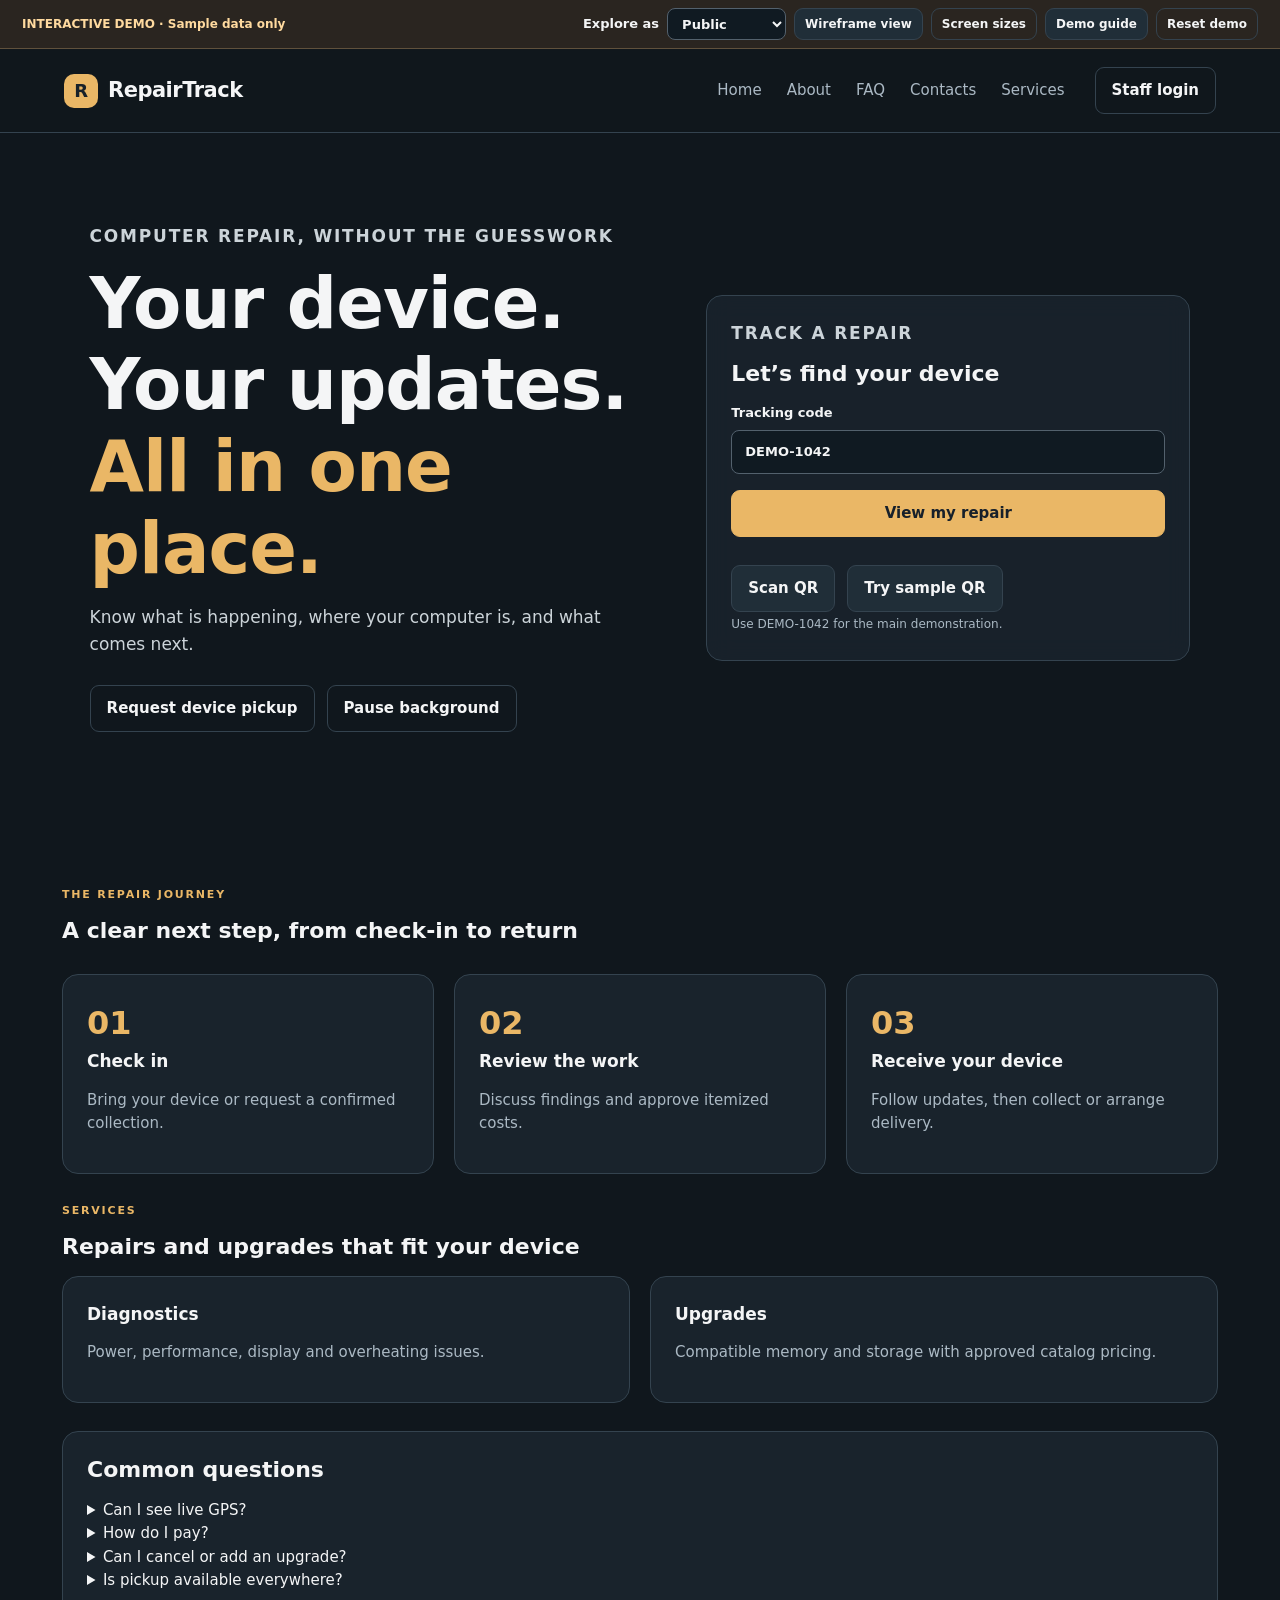
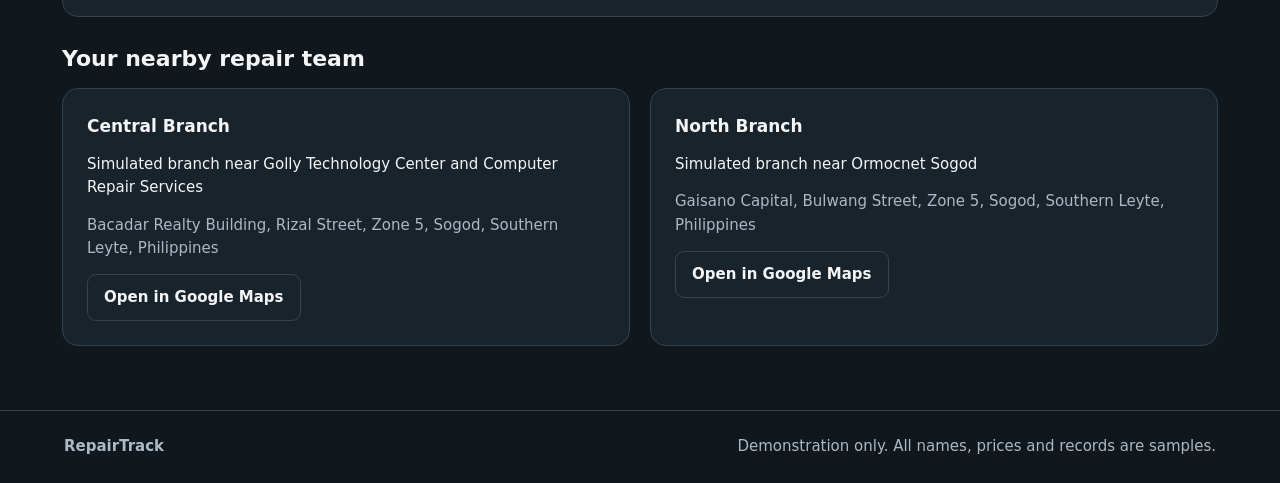
==== demo-prototype/index.html @ 10a5f7a7 "Show Sogod shop locations in the demo" ====
<!doctype html><html lang="en"><head><meta charset="utf-8"><meta name="viewport" content="width=device-width,initial-scale=1"><meta name="description" content="RepairTrack interactive demonstration for computer repair tracking and branch operations."><title>RepairTrack Demo</title><link rel="stylesheet" href="styles.css"></head><body><a class="skip" href="#content">Skip to content</a><div id="demo-bar"></div><div id="app"></div><dialog id="modal"><div id="modal-content"></div></dialog><div id="toast" role="status" hidden></div><script src="vendor/qrcode.js"></script><script src="data.js"></script><script src="branch-maps.js"></script><script src="app.js"></script></body></html>
---- demo-prototype/styles.css ----
/* Design tokens: change the visual direction here without editing workflow code. */
:root {
    --bg: #10171d;
    --panel: #19232c;
    --raised: #202e38;
    --text: #f4f5f6;
    --muted: #abb9c4;
    --line: #34434f;
    --accent: #eab766;
    --ink: #17202a;
    --good: #91d3ac;
    --bad: #ffb2a5;
    --radius: 16px;
    --sidebar: 230px;
}
* {
    box-sizing: border-box;
}
html {
    scroll-behavior: smooth;
}
body {
    margin: 0;
    background: var(--bg);
    color: var(--text);
    font:
        15px/1.55 system-ui,
        -apple-system,
        Segoe UI,
        sans-serif;
}
button,
input,
textarea,
select {
    font: inherit;
}
button,
a,
input,
select,
textarea {
    touch-action: manipulation;
}
button,
.button {
    border: 1px solid var(--line);
    border-radius: 9px;
    background: var(--raised);
    color: var(--text);
    padding: 11px 16px;
    min-height: 44px;
    cursor: pointer;
    text-decoration: none;
    display: inline-flex;
    align-items: center;
    justify-content: center;
    gap: 8px;
    font-weight: 600;
}
button:hover,
.button:hover {
    border-color: var(--accent);
    background: #2d3b45;
}
button:disabled {
    opacity: 0.45;
    cursor: not-allowed;
}
.primary {
    background: var(--accent);
    border-color: var(--accent);
    color: var(--ink);
}
.primary:hover {
    background: #ffd494;
    color: var(--ink);
}
.quiet {
    background: transparent;
}
.danger {
    color: var(--bad);
}
a {
    color: var(--accent);
}
:focus-visible {
    outline: 3px solid var(--accent);
    outline-offset: 3px;
}
[hidden] {
    display: none !important;
}
h1,
h2,
h3,
p {
    margin: 0 0 14px;
}
h1 {
    font-size: clamp(28px, 3.2vw, 44px);
    line-height: 1.16;
    letter-spacing: -1px;
}
h2 {
    font-size: 22px;
    line-height: 1.3;
}
h3 {
    font-size: 17px;
}
small,
.muted {
    color: var(--muted);
}
small {
    font-size: 12px;
}
.eyebrow {
    font-size: 11px;
    font-weight: 750;
    letter-spacing: 1.8px;
    text-transform: uppercase;
    color: var(--accent);
}
.skip {
    position: fixed;
    top: -60px;
    z-index: 100;
    background: var(--bg);
    padding: 12px;
}
.skip:focus {
    top: 0;
}
#demo-bar {
    position: relative;
    z-index: 10;
    background: #2a2520;
    border-bottom: 1px solid #60513c;
    padding: 8px 22px;
    display: flex;
    align-items: center;
    justify-content: space-between;
    gap: 12px;
    font-size: 12px;
}
.demo-label {
    color: #ffda9f;
    white-space: nowrap;
}
.demo-tools {
    display: flex;
    gap: 8px;
    align-items: center;
    flex-wrap: wrap;
}
.demo-tools button {
    min-height: 32px;
    padding: 5px 10px;
    font-size: 12px;
}
.demo-tools label {
    display: flex;
    gap: 8px;
    align-items: center;
}
.demo-tools select {
    width: auto;
    min-height: 32px;
    padding: 4px 10px;
}
.brand {
    font-weight: 800;
    letter-spacing: -0.5px;
    font-size: 21px;
    color: var(--text);
    display: flex;
    align-items: center;
    gap: 10px;
    text-decoration: none;
}
.brand-mark {
    display: grid;
    place-items: center;
    width: 34px;
    height: 34px;
    border-radius: 10px;
    background: var(--accent);
    color: #182129;
    font-size: 18px;
}
.public-nav {
    padding: 18px 5%;
    display: flex;
    align-items: center;
    gap: 30px;
    background: #10171df5;
    border-bottom: 1px solid var(--line);
}
.public-nav .brand {
    margin-right: auto;
}
.public-nav nav {
    display: flex;
    gap: 25px;
}
.public-nav nav a {
    text-decoration: none;
    color: var(--muted);
}
.public-nav nav a:hover {
    color: var(--accent);
}
.mobile-nav {
    display: none;
}
.hero {
    position: relative;
    isolation: isolate;
    min-height: 620px;
    padding: 90px 7%;
    display: grid;
    grid-template-columns: 1.15fr 1fr;
    gap: 60px;
    align-items: center;
    overflow: hidden;
}
.hero video {
    position: absolute;
    inset: 0;
    width: 100%;
    height: 100%;
    object-fit: cover;
    z-index: -3;
}
.hero:after {
    content: '';
    position: absolute;
    inset: 0;
    background: linear-gradient(90deg, #10171df5, #10171dc9);
    z-index: -2;
}
.hero h1 {
    font-size: clamp(40px, 5.5vw, 72px);
    max-width: 640px;
}
.hero p {
    font-size: 17px;
    max-width: 530px;
    color: #ccd4d9;
}
.hero .card {
    background: #19232cef;
    backdrop-filter: blur(12px);
}
.hero-accent {
    color: var(--accent);
}
.container {
    max-width: 1220px;
    margin: auto;
    padding: 64px 32px;
}
.section {
    margin-top: 28px;
}
.grid {
    display: grid;
    grid-template-columns: repeat(2, minmax(0, 1fr));
    gap: 20px;
}
.grid.three {
    grid-template-columns: repeat(3, minmax(0, 1fr));
}
.grid.four {
    grid-template-columns: repeat(4, minmax(0, 1fr));
}
.card {
    background: var(--panel);
    border: 1px solid var(--line);
    border-radius: var(--radius);
    padding: 24px;
    min-width: 0;
}
.metric {
    font-size: 34px;
    font-weight: 750;
    margin: 5px 0;
}
.row {
    display: flex;
    align-items: center;
    gap: 12px;
    flex-wrap: wrap;
}
.between {
    justify-content: space-between;
}
.row > * {
    min-width: 0;
}
.stack {
    display: grid;
    gap: 16px;
}
.wide {
    grid-column: 1/-1;
}
.narrow {
    max-width: 780px;
    margin: auto;
}
.pill {
    display: inline-block;
    padding: 4px 10px;
    border: 1px solid #596a78;
    border-radius: 30px;
    font-size: 12px;
    color: #d9e3eb;
    background: #23313b;
    white-space: nowrap;
}
.pill.good {
    background: #1c3b30;
    color: #b2eccb;
    border-color: #426d58;
}
.pill.warn {
    background: #443624;
    color: #f4cf92;
    border-color: #7a633a;
}
.pill.purple {
    background: #342b48;
    color: #ddd0f7;
}
.shell {
    height: calc(100dvh - 51px);
    display: grid;
    grid-template-columns: var(--sidebar) minmax(0, 1fr);
}
.sidebar {
    padding: 26px 16px;
    background: #131c23;
    border-right: 1px solid var(--line);
    overflow-y: auto;
    display: flex;
    flex-direction: column;
    gap: 22px;
}
.sidebar .brand {
    padding: 0 8px;
}
.side-nav {
    display: grid;
    gap: 4px;
}
.side-nav a {
    display: flex;
    align-items: center;
    gap: 13px;
    padding: 12px 14px;
    border-radius: 9px;
    color: var(--muted);
    text-decoration: none;
}
.side-nav a:hover {
    background: var(--raised);
    color: var(--text);
}
.side-nav a.active {
    background: #3d3325;
    color: #f6d6a1;
    border-left: 3px solid var(--accent);
}
.side-icon {
    font-size: 15px;
    width: 20px;
}
.sidebar-footer {
    margin-top: auto;
    padding: 16px 8px;
    border-top: 1px solid var(--line);
}
.workspace {
    overflow: auto;
    min-width: 0;
    scroll-behavior: smooth;
}
.topbar {
    position: sticky;
    top: 0;
    z-index: 4;
    display: flex;
    justify-content: space-between;
    align-items: center;
    gap: 20px;
    padding: 18px 32px;
    background: #10171df5;
    border-bottom: 1px solid var(--line);
    backdrop-filter: blur(12px);
}
.topbar select {
    width: auto;
}
.content {
    padding: 32px;
    max-width: 1480px;
    margin: auto;
    animation: enter 0.16s ease;
}
.page-heading {
    margin-bottom: 28px;
    display: flex;
    align-items: flex-start;
    justify-content: space-between;
    gap: 20px;
}
.page-heading p {
    color: var(--muted);
    max-width: 700px;
}
.tabs {
    display: flex;
    gap: 8px;
    overflow-x: auto;
    padding-bottom: 10px;
    margin-bottom: 18px;
}
.tabs a {
    padding: 9px 16px;
    white-space: nowrap;
    text-decoration: none;
    color: var(--muted);
    border-bottom: 2px solid transparent;
}
.tabs a.active {
    color: var(--accent);
    border-color: var(--accent);
}
label {
    display: grid;
    gap: 7px;
    font-size: 13px;
    font-weight: 650;
}
input,
textarea,
select {
    width: 100%;
    min-height: 44px;
    background: #101a22;
    border: 1px solid #53616d;
    border-radius: 8px;
    padding: 11px 13px;
    color: var(--text);
}
input[type='checkbox'] {
    width: 20px;
    min-height: 20px;
    height: 20px;
    accent-color: var(--accent);
}
textarea {
    resize: vertical;
    min-height: 95px;
}
input::placeholder,
textarea::placeholder {
    color: #91a0ac;
}
fieldset {
    border: 0;
    padding: 0;
    margin: 0;
    min-width: 0;
}
.form-grid {
    display: grid;
    grid-template-columns: 1fr 1fr;
    gap: 20px;
}
.check {
    display: flex;
    align-items: center;
    gap: 12px;
}
.help {
    font-size: 12px;
    font-weight: 400;
    color: var(--muted);
}
.actions {
    display: flex;
    justify-content: flex-end;
    gap: 12px;
    flex-wrap: wrap;
    margin-top: 24px;
}
.stepper {
    display: flex;
    gap: 12px;
    list-style: none;
    padding: 0;
    margin: 0 0 25px;
}
.stepper li {
    flex: 1;
    padding: 12px 0;
    border-bottom: 3px solid var(--line);
    color: var(--muted);
}
.stepper li.active {
    color: var(--accent);
    border-color: var(--accent);
}
.summary {
    display: grid;
    grid-template-columns: 1fr 1fr;
    gap: 18px;
    margin: 0;
}
.summary dt {
    font-size: 12px;
    color: var(--muted);
}
.summary dd {
    margin: 5px 0 0;
    overflow-wrap: anywhere;
}
.list {
    display: grid;
    gap: 12px;
}
.list-item {
    display: flex;
    align-items: center;
    justify-content: space-between;
    gap: 16px;
    padding: 18px;
    border: 1px solid var(--line);
    border-radius: 12px;
    background: #16212a;
}
.list-item h3,
.list-item p {
    margin: 0 0 5px;
}
.list-item p {
    font-size: 13px;
    color: var(--muted);
}
.timeline {
    margin: 0;
    padding: 0 0 0 24px;
    list-style: none;
    border-left: 2px solid #4c5c68;
}
.timeline li {
    position: relative;
    padding: 0 0 24px;
}
.timeline li:before {
    content: '';
    position: absolute;
    width: 9px;
    height: 9px;
    border-radius: 50%;
    background: var(--accent);
    left: -29px;
    top: 7px;
}
.timeline p {
    margin: 4px 0;
}
.notice {
    padding: 14px 18px;
    border: 1px solid #79613d;
    border-radius: 10px;
    color: #f2d5a7;
    background: #332c22;
    font-size: 13px;
    margin-bottom: 18px;
}
.empty {
    padding: 40px 20px;
    text-align: center;
    color: var(--muted);
    border: 1px dashed var(--line);
    border-radius: 12px;
}
.progress {
    height: 6px;
    border-radius: 4px;
    background: #34414b;
    margin-top: 10px;
    overflow: hidden;
}
.progress > span {
    display: block;
    background: var(--accent);
    height: 100%;
}
.table-wrap {
    overflow: auto;
}
table {
    border-collapse: collapse;
    width: 100%;
    font-size: 13px;
}
th,
td {
    text-align: left;
    padding: 14px 10px;
    border-bottom: 1px solid var(--line);
}
th {
    color: var(--muted);
    font-weight: 500;
}
.chat {
    display: grid;
    gap: 12px;
    max-height: 410px;
    overflow: auto;
    margin-bottom: 20px;
}
.bubble {
    padding: 14px 18px;
    border: 1px solid var(--line);
    border-radius: 12px;
    max-width: 85%;
    background: #1b2933;
}
.bubble.customer {
    margin-left: auto;
    background: #3a3124;
    border-color: #6e5737;
}
.bubble p {
    margin: 4px 0 0;
    white-space: pre-wrap;
    overflow-wrap: anywhere;
}
.amount {
    font-size: 30px;
    color: var(--accent);
    font-weight: 750;
}
.location-map {
    min-height: 210px;
    background: repeating-linear-gradient(30deg, #202e38, #202e38 50px, #263640 51px, #263640 54px);
    display: grid;
    place-items: center;
    border-radius: 12px;
    padding: 22px;
    text-align: center;
}
.location-map strong {
    background: var(--bg);
    padding: 15px;
    border-radius: 12px;
}
.bars {
    display: grid;
    gap: 16px;
}
.bar-row {
    display: grid;
    grid-template-columns: 140px 1fr 35px;
    align-items: center;
    gap: 16px;
}
.bar {
    background: var(--accent);
    height: 14px;
    border-radius: 4px;
}
.dialog-header {
    display: flex;
    justify-content: space-between;
    align-items: center;
    gap: 20px;
    margin-bottom: 24px;
}
dialog {
    background: var(--panel);
    color: var(--text);
    border: 1px solid var(--line);
    border-radius: 18px;
    padding: 28px;
    max-width: 660px;
    width: calc(100% - 32px);
    max-height: 88dvh;
    overflow: auto;
}
dialog::backdrop {
    background: #050b12bb;
    backdrop-filter: blur(4px);
}
#toast {
    position: fixed;
    bottom: 22px;
    left: 50%;
    transform: translateX(-50%);
    padding: 14px 24px;
    background: #f0d09b;
    color: #16212a;
    border-radius: 10px;
    max-width: min(620px, 90vw);
    z-index: 30;
    box-shadow: 0 8px 35px #0008;
}
.qr {
    background: white;
    padding: 15px;
    display: inline-block;
    border-radius: 10px;
}
.qr img {
    width: 180px;
    height: 180px;
}
.qr td {
    padding: 0;
    border: 0;
}
.footer {
    border-top: 1px solid var(--line);
    padding: 24px 5%;
    color: var(--muted);
    display: flex;
    justify-content: space-between;
    gap: 20px;
}
.kicker-number {
    font-size: 32px;
    color: var(--accent);
    font-weight: 700;
}
.wireframe {
    --bg: #f3f4f4;
    --panel: #fff;
    --raised: #e9edef;
    --text: #20303b;
    --muted: #53636e;
    --line: #a9b4ba;
    --accent: #455b6b;
    --ink: #fff;
    filter: grayscale(1);
}
.wireframe .hero video {
    visibility: hidden;
}
.wireframe .hero:after {
    background: #e2e7e9;
}
.wireframe .hero p {
    color: #43515a;
}
.wireframe .card,
.wireframe .hero .card,
.wireframe .sidebar,
.wireframe .topbar,
.wireframe input,
.wireframe textarea,
.wireframe select,
.wireframe .list-item,
.wireframe .bubble {
    background: var(--panel);
    color: var(--text);
}
.wireframe .public-nav {
    background: white;
}
.wireframe .sidebar a.active {
    background: #e2e7e9;
    color: #23333e;
}
.wireframe .notice {
    background: #e6e9eb;
    color: #25333d;
}
.wireframe .hero-accent {
    color: #455b6b;
}
.wireframe .pill {
    color: #25333d;
    background: #e8edef;
}
.wireframe .primary {
    color: white;
}
.wireframe #demo-bar {
    background: #e8ebed;
    color: #20303b;
}
.wireframe .demo-label {
    color: #20303b;
}
.wireframe .location-map strong {
    background: #fff;
}
.wireframe .sidebar-footer {
    color: #20303b;
}
@keyframes enter {
    from {
        opacity: 0.4;
        transform: translateY(5px);
    }
    to {
        opacity: 1;
        transform: none;
    }
}
@media (max-width: 1050px) {
    :root {
        --sidebar: 190px;
    }
    .grid.four {
        grid-template-columns: 1fr 1fr;
    }
    .hero {
        gap: 28px;
        padding: 65px 5%;
    }
    .public-nav nav {
        gap: 13px;
    }
    .content {
        padding: 24px;
    }
    .topbar {
        padding: 16px 24px;
    }
}
@media (max-width: 760px) {
    #demo-bar {
        align-items: flex-start;
        padding: 10px 14px;
        flex-wrap: wrap;
    }
    .demo-tools {
        gap: 6px;
    }
    .public-nav {
        padding: 16px;
    }
    .public-nav nav {
        display: none;
    }
    .mobile-nav {
        display: block;
        padding: 12px 16px;
        border-bottom: 1px solid var(--line);
    }
    .mobile-nav nav {
        display: flex;
        gap: 12px;
        flex-wrap: wrap;
        padding-top: 12px;
    }
    .hero {
        grid-template-columns: 1fr;
        padding: 45px 20px;
        min-height: auto;
    }
    .hero h1 {
        font-size: 43px;
    }
    .container {
        padding: 42px 20px;
    }
    .grid,
    .grid.three,
    .grid.four,
    .form-grid {
        grid-template-columns: 1fr;
    }
    .shell {
        height: auto;
        display: block;
    }
    .sidebar {
        display: none;
    }
    .workspace {
        overflow: visible;
    }
    .topbar {
        position: relative;
        padding: 14px 18px;
        flex-wrap: wrap;
    }
    .topbar .row {
        width: 100%;
        justify-content: space-between;
    }
    .content {
        padding: 22px 16px;
    }
    .card {
        padding: 20px;
    }
    .page-heading {
        flex-direction: column;
    }
    .page-heading h1 {
        font-size: 30px;
    }
    .list-item {
        align-items: flex-start;
        flex-direction: column;
    }
    .list-item .row {
        width: 100%;
    }
    .stepper {
        font-size: 12px;
    }
    .summary {
        grid-template-columns: 1fr;
    }
    .actions button {
        flex: 1;
    }
    .footer {
        flex-direction: column;
    }
    .bar-row {
        grid-template-columns: 100px 1fr 25px;
        gap: 8px;
    }
    .bubble {
        max-width: 95%;
    }
    dialog {
        padding: 22px;
    }
    .hero .row button {
        flex: 1;
    }
    .wide {
        grid-column: auto;
    }
}
@media (prefers-reduced-motion: reduce) {
    html,
    .workspace {
        scroll-behavior: auto;
    }
    * {
        animation: none !important;
        transition: none !important;
    }
}
@media print {
    #demo-bar,
    .sidebar,
    .topbar,
    .mobile-nav,
    .actions,
    button {
        display: none !important;
    }
    body {
        background: white;
        color: black;
    }
    .shell {
        display: block;
        height: auto;
    }
    .workspace {
        overflow: visible;
    }
    .card {
        background: white;
        color: black;
        border-color: #ccc;
    }
    .muted,
    small {
        color: #555;
    }
}
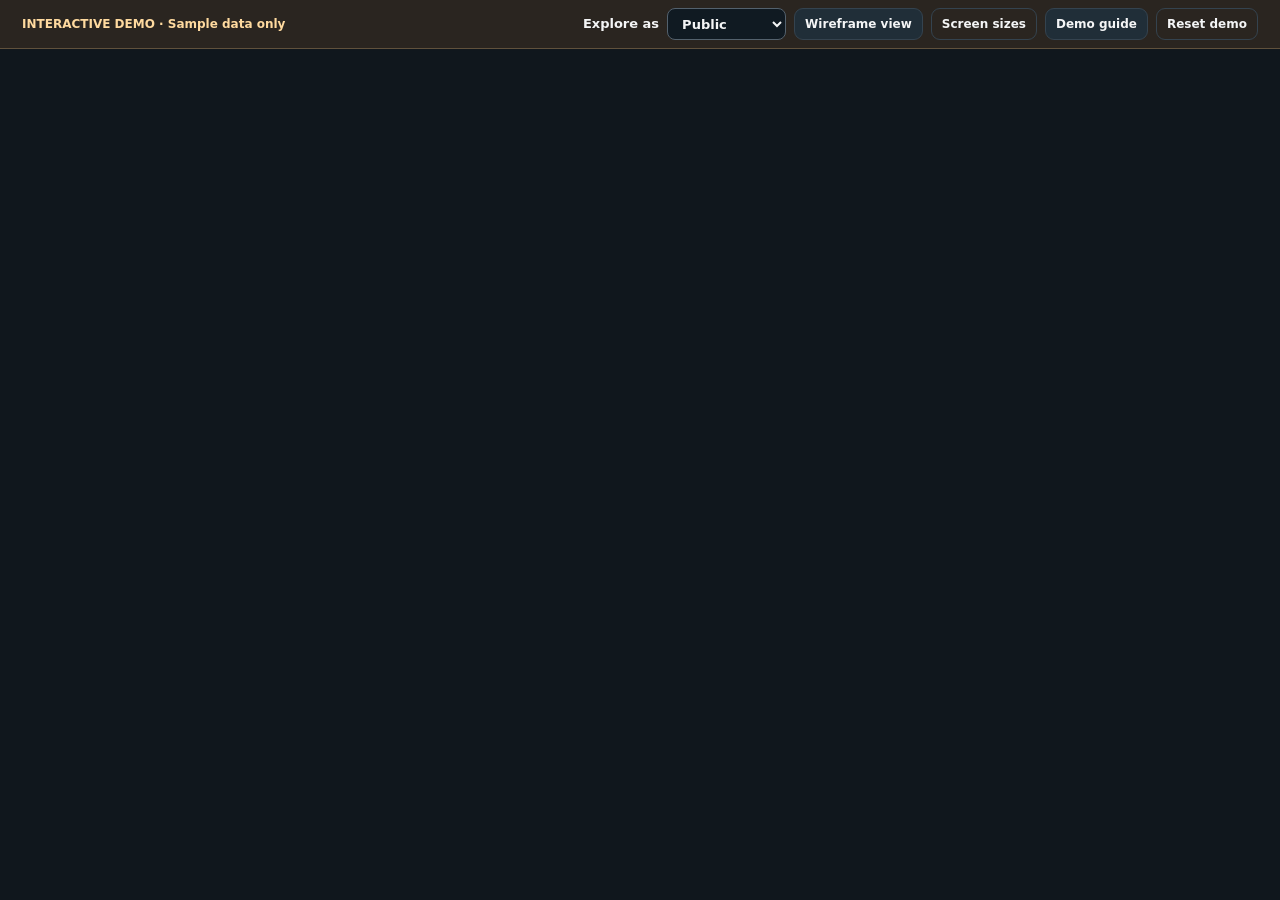
==== commit b65f968b: "Add Google Maps branch and custody tracking demo" ====
--- a/demo-prototype/index.html
+++ b/demo-prototype/index.html
@@ -1 +1,26 @@
-<!doctype html><html lang="en"><head><meta charset="utf-8"><meta name="viewport" content="width=device-width,initial-scale=1"><meta name="description" content="RepairTrack interactive demonstration for computer repair tracking and branch operations."><title>RepairTrack Demo</title><link rel="stylesheet" href="styles.css"></head><body><a class="skip" href="#content">Skip to content</a><div id="demo-bar"></div><div id="app"></div><dialog id="modal"><div id="modal-content"></div></dialog><div id="toast" role="status" hidden></div><script src="vendor/qrcode.js"></script><script src="data.js"></script><script src="branch-maps.js"></script><script src="app.js"></script></body></html>
+<!doctype html>
+<html lang="en">
+  <head>
+    <meta charset="utf-8" />
+    <meta name="viewport" content="width=device-width,initial-scale=1" />
+    <meta
+      name="description"
+      content="RepairTrack interactive demonstration for computer repair tracking and branch operations."
+    />
+    <title>RepairTrack Demo</title>
+    <link rel="stylesheet" href="styles.css" />
+  </head>
+  <body>
+    <a class="skip" href="#content">Skip to content</a>
+    <div id="demo-bar"></div>
+    <div id="app"></div>
+    <dialog id="modal"><div id="modal-content"></div></dialog>
+    <div id="toast" role="status" hidden></div>
+    <script src="vendor/qrcode.js"></script>
+    <script src="data.js"></script>
+    <script src="maps-config.js"></script>
+    <script src="branch-maps.js"></script>
+    <script src="ticket-alerts.js"></script>
+    <script src="app.js"></script>
+  </body>
+</html>
--- a/demo-prototype/styles.css
+++ b/demo-prototype/styles.css
@@ -1,765 +1,810 @@
 /* Design tokens: change the visual direction here without editing workflow code. */
 :root {
-    --bg: #10171d;
-    --panel: #19232c;
-    --raised: #202e38;
-    --text: #f4f5f6;
-    --muted: #abb9c4;
-    --line: #34434f;
-    --accent: #eab766;
-    --ink: #17202a;
-    --good: #91d3ac;
-    --bad: #ffb2a5;
-    --radius: 16px;
-    --sidebar: 230px;
+  --bg: #10171d;
+  --panel: #19232c;
+  --raised: #202e38;
+  --text: #f4f5f6;
+  --muted: #abb9c4;
+  --line: #34434f;
+  --accent: #eab766;
+  --ink: #17202a;
+  --good: #91d3ac;
+  --bad: #ffb2a5;
+  --radius: 16px;
+  --sidebar: 230px;
 }
 * {
-    box-sizing: border-box;
+  box-sizing: border-box;
 }
 html {
-    scroll-behavior: smooth;
+  scroll-behavior: smooth;
 }
 body {
-    margin: 0;
-    background: var(--bg);
-    color: var(--text);
-    font:
-        15px/1.55 system-ui,
-        -apple-system,
-        Segoe UI,
-        sans-serif;
+  margin: 0;
+  background: var(--bg);
+  color: var(--text);
+  font:
+    15px/1.55 system-ui,
+    -apple-system,
+    Segoe UI,
+    sans-serif;
 }
 button,
 input,
 textarea,
 select {
-    font: inherit;
+  font: inherit;
 }
 button,
 a,
 input,
 select,
 textarea {
-    touch-action: manipulation;
+  touch-action: manipulation;
 }
 button,
 .button {
-    border: 1px solid var(--line);
-    border-radius: 9px;
-    background: var(--raised);
-    color: var(--text);
-    padding: 11px 16px;
-    min-height: 44px;
-    cursor: pointer;
-    text-decoration: none;
-    display: inline-flex;
-    align-items: center;
-    justify-content: center;
-    gap: 8px;
-    font-weight: 600;
+  border: 1px solid var(--line);
+  border-radius: 9px;
+  background: var(--raised);
+  color: var(--text);
+  padding: 11px 16px;
+  min-height: 44px;
+  cursor: pointer;
+  text-decoration: none;
+  display: inline-flex;
+  align-items: center;
+  justify-content: center;
+  gap: 8px;
+  font-weight: 600;
 }
 button:hover,
 .button:hover {
-    border-color: var(--accent);
-    background: #2d3b45;
+  border-color: var(--accent);
+  background: #2d3b45;
 }
 button:disabled {
-    opacity: 0.45;
-    cursor: not-allowed;
+  opacity: 0.45;
+  cursor: not-allowed;
 }
 .primary {
-    background: var(--accent);
-    border-color: var(--accent);
-    color: var(--ink);
+  background: var(--accent);
+  border-color: var(--accent);
+  color: var(--ink);
 }
 .primary:hover {
-    background: #ffd494;
-    color: var(--ink);
+  background: #ffd494;
+  color: var(--ink);
 }
 .quiet {
-    background: transparent;
+  background: transparent;
 }
 .danger {
-    color: var(--bad);
+  color: var(--bad);
 }
 a {
-    color: var(--accent);
+  color: var(--accent);
 }
 :focus-visible {
-    outline: 3px solid var(--accent);
-    outline-offset: 3px;
+  outline: 3px solid var(--accent);
+  outline-offset: 3px;
 }
 [hidden] {
-    display: none !important;
+  display: none !important;
 }
 h1,
 h2,
 h3,
 p {
-    margin: 0 0 14px;
+  margin: 0 0 14px;
 }
 h1 {
-    font-size: clamp(28px, 3.2vw, 44px);
-    line-height: 1.16;
-    letter-spacing: -1px;
+  font-size: clamp(28px, 3.2vw, 44px);
+  line-height: 1.16;
+  letter-spacing: -1px;
 }
 h2 {
-    font-size: 22px;
-    line-height: 1.3;
+  font-size: 22px;
+  line-height: 1.3;
 }
 h3 {
-    font-size: 17px;
+  font-size: 17px;
 }
 small,
 .muted {
-    color: var(--muted);
+  color: var(--muted);
 }
 small {
-    font-size: 12px;
+  font-size: 12px;
 }
 .eyebrow {
-    font-size: 11px;
-    font-weight: 750;
-    letter-spacing: 1.8px;
-    text-transform: uppercase;
-    color: var(--accent);
+  font-size: 11px;
+  font-weight: 750;
+  letter-spacing: 1.8px;
+  text-transform: uppercase;
+  color: var(--accent);
 }
 .skip {
-    position: fixed;
-    top: -60px;
-    z-index: 100;
-    background: var(--bg);
-    padding: 12px;
+  position: fixed;
+  top: -60px;
+  z-index: 100;
+  background: var(--bg);
+  padding: 12px;
 }
 .skip:focus {
-    top: 0;
+  top: 0;
 }
 #demo-bar {
-    position: relative;
-    z-index: 10;
-    background: #2a2520;
-    border-bottom: 1px solid #60513c;
-    padding: 8px 22px;
-    display: flex;
-    align-items: center;
-    justify-content: space-between;
-    gap: 12px;
-    font-size: 12px;
+  position: relative;
+  z-index: 10;
+  background: #2a2520;
+  border-bottom: 1px solid #60513c;
+  padding: 8px 22px;
+  display: flex;
+  align-items: center;
+  justify-content: space-between;
+  gap: 12px;
+  font-size: 12px;
 }
 .demo-label {
-    color: #ffda9f;
-    white-space: nowrap;
+  color: #ffda9f;
+  white-space: nowrap;
 }
 .demo-tools {
-    display: flex;
-    gap: 8px;
-    align-items: center;
-    flex-wrap: wrap;
+  display: flex;
+  gap: 8px;
+  align-items: center;
+  flex-wrap: wrap;
 }
 .demo-tools button {
-    min-height: 32px;
-    padding: 5px 10px;
-    font-size: 12px;
+  min-height: 32px;
+  padding: 5px 10px;
+  font-size: 12px;
 }
 .demo-tools label {
-    display: flex;
-    gap: 8px;
-    align-items: center;
+  display: flex;
+  gap: 8px;
+  align-items: center;
 }
 .demo-tools select {
-    width: auto;
-    min-height: 32px;
-    padding: 4px 10px;
+  width: auto;
+  min-height: 32px;
+  padding: 4px 10px;
 }
 .brand {
-    font-weight: 800;
-    letter-spacing: -0.5px;
-    font-size: 21px;
-    color: var(--text);
-    display: flex;
-    align-items: center;
-    gap: 10px;
-    text-decoration: none;
+  font-weight: 800;
+  letter-spacing: -0.5px;
+  font-size: 21px;
+  color: var(--text);
+  display: flex;
+  align-items: center;
+  gap: 10px;
+  text-decoration: none;
 }
 .brand-mark {
-    display: grid;
-    place-items: center;
-    width: 34px;
-    height: 34px;
-    border-radius: 10px;
-    background: var(--accent);
-    color: #182129;
-    font-size: 18px;
+  display: grid;
+  place-items: center;
+  width: 34px;
+  height: 34px;
+  border-radius: 10px;
+  background: var(--accent);
+  color: #182129;
+  font-size: 18px;
 }
 .public-nav {
-    padding: 18px 5%;
-    display: flex;
-    align-items: center;
-    gap: 30px;
-    background: #10171df5;
-    border-bottom: 1px solid var(--line);
+  padding: 18px 5%;
+  display: flex;
+  align-items: center;
+  gap: 30px;
+  background: #10171df5;
+  border-bottom: 1px solid var(--line);
 }
 .public-nav .brand {
-    margin-right: auto;
+  margin-right: auto;
 }
 .public-nav nav {
-    display: flex;
-    gap: 25px;
+  display: flex;
+  gap: 25px;
 }
 .public-nav nav a {
-    text-decoration: none;
-    color: var(--muted);
+  text-decoration: none;
+  color: var(--muted);
 }
 .public-nav nav a:hover {
-    color: var(--accent);
+  color: var(--accent);
 }
 .mobile-nav {
-    display: none;
+  display: none;
 }
 .hero {
-    position: relative;
-    isolation: isolate;
-    min-height: 620px;
-    padding: 90px 7%;
-    display: grid;
-    grid-template-columns: 1.15fr 1fr;
-    gap: 60px;
-    align-items: center;
-    overflow: hidden;
+  position: relative;
+  isolation: isolate;
+  min-height: 620px;
+  padding: 90px 7%;
+  display: grid;
+  grid-template-columns: 1.15fr 1fr;
+  gap: 60px;
+  align-items: center;
+  overflow: hidden;
 }
 .hero video {
-    position: absolute;
-    inset: 0;
-    width: 100%;
-    height: 100%;
-    object-fit: cover;
-    z-index: -3;
+  position: absolute;
+  inset: 0;
+  width: 100%;
+  height: 100%;
+  object-fit: cover;
+  z-index: -3;
 }
 .hero:after {
-    content: '';
-    position: absolute;
-    inset: 0;
-    background: linear-gradient(90deg, #10171df5, #10171dc9);
-    z-index: -2;
+  content: '';
+  position: absolute;
+  inset: 0;
+  background: linear-gradient(90deg, #10171df5, #10171dc9);
+  z-index: -2;
 }
 .hero h1 {
-    font-size: clamp(40px, 5.5vw, 72px);
-    max-width: 640px;
+  font-size: clamp(40px, 5.5vw, 72px);
+  max-width: 640px;
 }
 .hero p {
-    font-size: 17px;
-    max-width: 530px;
-    color: #ccd4d9;
+  font-size: 17px;
+  max-width: 530px;
+  color: #ccd4d9;
 }
 .hero .card {
-    background: #19232cef;
-    backdrop-filter: blur(12px);
+  background: #19232cef;
+  backdrop-filter: blur(12px);
 }
 .hero-accent {
-    color: var(--accent);
+  color: var(--accent);
 }
 .container {
-    max-width: 1220px;
-    margin: auto;
-    padding: 64px 32px;
+  max-width: 1220px;
+  margin: auto;
+  padding: 64px 32px;
 }
 .section {
-    margin-top: 28px;
+  margin-top: 28px;
 }
 .grid {
-    display: grid;
-    grid-template-columns: repeat(2, minmax(0, 1fr));
-    gap: 20px;
+  display: grid;
+  grid-template-columns: repeat(2, minmax(0, 1fr));
+  gap: 20px;
 }
 .grid.three {
-    grid-template-columns: repeat(3, minmax(0, 1fr));
+  grid-template-columns: repeat(3, minmax(0, 1fr));
 }
 .grid.four {
-    grid-template-columns: repeat(4, minmax(0, 1fr));
+  grid-template-columns: repeat(4, minmax(0, 1fr));
 }
 .card {
-    background: var(--panel);
-    border: 1px solid var(--line);
-    border-radius: var(--radius);
-    padding: 24px;
-    min-width: 0;
+  background: var(--panel);
+  border: 1px solid var(--line);
+  border-radius: var(--radius);
+  padding: 24px;
+  min-width: 0;
+}
+.map-card {
+  display: grid;
+  gap: 12px;
+}
+.map-canvas {
+  width: 100%;
+  min-height: 320px;
+  border: 1px solid var(--line);
+  border-radius: 12px;
+  overflow: hidden;
+  background: #dce7e6;
+}
+.map-canvas.map-fallback {
+  display: grid;
+  place-items: center;
+  padding: 28px;
+  color: var(--muted);
+  text-align: center;
+}
+.map-status {
+  padding: 12px 14px;
+  border-left: 3px solid var(--accent);
+  background: #2a2520;
+  color: #f5dfbd;
+}
+.repairtrack-map-pin {
+  padding: 6px 10px;
+  border: 2px solid #fff;
+  border-radius: 20px;
+  background: #344b5a;
+  color: #fff;
+  font-size: 11px;
+  font-weight: 700;
+  box-shadow: 0 2px 8px #0007;
+  white-space: nowrap;
+}
+.repairtrack-map-pin.is-current {
+  background: #147c72;
+}
+.repairtrack-map-pin.is-destination {
+  background: #a76022;
+}
+.map-overview .map-canvas {
+  min-height: 420px;
 }
 .metric {
-    font-size: 34px;
-    font-weight: 750;
-    margin: 5px 0;
+  font-size: 34px;
+  font-weight: 750;
+  margin: 5px 0;
 }
 .row {
-    display: flex;
-    align-items: center;
-    gap: 12px;
-    flex-wrap: wrap;
+  display: flex;
+  align-items: center;
+  gap: 12px;
+  flex-wrap: wrap;
 }
 .between {
-    justify-content: space-between;
+  justify-content: space-between;
 }
 .row > * {
-    min-width: 0;
+  min-width: 0;
 }
 .stack {
-    display: grid;
-    gap: 16px;
+  display: grid;
+  gap: 16px;
 }
 .wide {
-    grid-column: 1/-1;
+  grid-column: 1/-1;
 }
 .narrow {
-    max-width: 780px;
-    margin: auto;
+  max-width: 780px;
+  margin: auto;
 }
 .pill {
-    display: inline-block;
-    padding: 4px 10px;
-    border: 1px solid #596a78;
-    border-radius: 30px;
-    font-size: 12px;
-    color: #d9e3eb;
-    background: #23313b;
-    white-space: nowrap;
+  display: inline-block;
+  padding: 4px 10px;
+  border: 1px solid #596a78;
+  border-radius: 30px;
+  font-size: 12px;
+  color: #d9e3eb;
+  background: #23313b;
+  white-space: nowrap;
 }
 .pill.good {
-    background: #1c3b30;
-    color: #b2eccb;
-    border-color: #426d58;
+  background: #1c3b30;
+  color: #b2eccb;
+  border-color: #426d58;
 }
 .pill.warn {
-    background: #443624;
-    color: #f4cf92;
-    border-color: #7a633a;
+  background: #443624;
+  color: #f4cf92;
+  border-color: #7a633a;
 }
 .pill.purple {
-    background: #342b48;
-    color: #ddd0f7;
+  background: #342b48;
+  color: #ddd0f7;
 }
 .shell {
-    height: calc(100dvh - 51px);
-    display: grid;
-    grid-template-columns: var(--sidebar) minmax(0, 1fr);
+  height: calc(100dvh - 51px);
+  display: grid;
+  grid-template-columns: var(--sidebar) minmax(0, 1fr);
 }
 .sidebar {
-    padding: 26px 16px;
-    background: #131c23;
-    border-right: 1px solid var(--line);
-    overflow-y: auto;
-    display: flex;
-    flex-direction: column;
-    gap: 22px;
+  padding: 26px 16px;
+  background: #131c23;
+  border-right: 1px solid var(--line);
+  overflow-y: auto;
+  display: flex;
+  flex-direction: column;
+  gap: 22px;
 }
 .sidebar .brand {
-    padding: 0 8px;
+  padding: 0 8px;
 }
 .side-nav {
-    display: grid;
-    gap: 4px;
+  display: grid;
+  gap: 4px;
 }
 .side-nav a {
-    display: flex;
-    align-items: center;
-    gap: 13px;
-    padding: 12px 14px;
-    border-radius: 9px;
-    color: var(--muted);
-    text-decoration: none;
+  display: flex;
+  align-items: center;
+  gap: 13px;
+  padding: 12px 14px;
+  border-radius: 9px;
+  color: var(--muted);
+  text-decoration: none;
 }
 .side-nav a:hover {
-    background: var(--raised);
-    color: var(--text);
+  background: var(--raised);
+  color: var(--text);
 }
 .side-nav a.active {
-    background: #3d3325;
-    color: #f6d6a1;
-    border-left: 3px solid var(--accent);
+  background: #3d3325;
+  color: #f6d6a1;
+  border-left: 3px solid var(--accent);
 }
 .side-icon {
-    font-size: 15px;
-    width: 20px;
+  font-size: 15px;
+  width: 20px;
 }
 .sidebar-footer {
-    margin-top: auto;
-    padding: 16px 8px;
-    border-top: 1px solid var(--line);
+  margin-top: auto;
+  padding: 16px 8px;
+  border-top: 1px solid var(--line);
 }
 .workspace {
-    overflow: auto;
-    min-width: 0;
-    scroll-behavior: smooth;
+  overflow: auto;
+  min-width: 0;
+  scroll-behavior: smooth;
 }
 .topbar {
-    position: sticky;
-    top: 0;
-    z-index: 4;
-    display: flex;
-    justify-content: space-between;
-    align-items: center;
-    gap: 20px;
-    padding: 18px 32px;
-    background: #10171df5;
-    border-bottom: 1px solid var(--line);
-    backdrop-filter: blur(12px);
+  position: sticky;
+  top: 0;
+  z-index: 4;
+  display: flex;
+  justify-content: space-between;
+  align-items: center;
+  gap: 20px;
+  padding: 18px 32px;
+  background: #10171df5;
+  border-bottom: 1px solid var(--line);
+  backdrop-filter: blur(12px);
 }
 .topbar select {
-    width: auto;
+  width: auto;
 }
 .content {
-    padding: 32px;
-    max-width: 1480px;
-    margin: auto;
-    animation: enter 0.16s ease;
+  padding: 32px;
+  max-width: 1480px;
+  margin: auto;
+  animation: enter 0.16s ease;
 }
 .page-heading {
-    margin-bottom: 28px;
-    display: flex;
-    align-items: flex-start;
-    justify-content: space-between;
-    gap: 20px;
+  margin-bottom: 28px;
+  display: flex;
+  align-items: flex-start;
+  justify-content: space-between;
+  gap: 20px;
 }
 .page-heading p {
-    color: var(--muted);
-    max-width: 700px;
+  color: var(--muted);
+  max-width: 700px;
 }
 .tabs {
-    display: flex;
-    gap: 8px;
-    overflow-x: auto;
-    padding-bottom: 10px;
-    margin-bottom: 18px;
+  display: flex;
+  gap: 8px;
+  overflow-x: auto;
+  padding-bottom: 10px;
+  margin-bottom: 18px;
 }
 .tabs a {
-    padding: 9px 16px;
-    white-space: nowrap;
-    text-decoration: none;
-    color: var(--muted);
-    border-bottom: 2px solid transparent;
+  padding: 9px 16px;
+  white-space: nowrap;
+  text-decoration: none;
+  color: var(--muted);
+  border-bottom: 2px solid transparent;
 }
 .tabs a.active {
-    color: var(--accent);
-    border-color: var(--accent);
+  color: var(--accent);
+  border-color: var(--accent);
 }
 label {
-    display: grid;
-    gap: 7px;
-    font-size: 13px;
-    font-weight: 650;
+  display: grid;
+  gap: 7px;
+  font-size: 13px;
+  font-weight: 650;
 }
 input,
 textarea,
 select {
-    width: 100%;
-    min-height: 44px;
-    background: #101a22;
-    border: 1px solid #53616d;
-    border-radius: 8px;
-    padding: 11px 13px;
-    color: var(--text);
+  width: 100%;
+  min-height: 44px;
+  background: #101a22;
+  border: 1px solid #53616d;
+  border-radius: 8px;
+  padding: 11px 13px;
+  color: var(--text);
 }
 input[type='checkbox'] {
-    width: 20px;
-    min-height: 20px;
-    height: 20px;
-    accent-color: var(--accent);
+  width: 20px;
+  min-height: 20px;
+  height: 20px;
+  accent-color: var(--accent);
 }
 textarea {
-    resize: vertical;
-    min-height: 95px;
+  resize: vertical;
+  min-height: 95px;
 }
 input::placeholder,
 textarea::placeholder {
-    color: #91a0ac;
+  color: #91a0ac;
 }
 fieldset {
-    border: 0;
-    padding: 0;
-    margin: 0;
-    min-width: 0;
+  border: 0;
+  padding: 0;
+  margin: 0;
+  min-width: 0;
 }
 .form-grid {
-    display: grid;
-    grid-template-columns: 1fr 1fr;
-    gap: 20px;
+  display: grid;
+  grid-template-columns: 1fr 1fr;
+  gap: 20px;
 }
 .check {
-    display: flex;
-    align-items: center;
-    gap: 12px;
+  display: flex;
+  align-items: center;
+  gap: 12px;
 }
 .help {
-    font-size: 12px;
-    font-weight: 400;
-    color: var(--muted);
+  font-size: 12px;
+  font-weight: 400;
+  color: var(--muted);
 }
 .actions {
-    display: flex;
-    justify-content: flex-end;
-    gap: 12px;
-    flex-wrap: wrap;
-    margin-top: 24px;
+  display: flex;
+  justify-content: flex-end;
+  gap: 12px;
+  flex-wrap: wrap;
+  margin-top: 24px;
 }
 .stepper {
-    display: flex;
-    gap: 12px;
-    list-style: none;
-    padding: 0;
-    margin: 0 0 25px;
+  display: flex;
+  gap: 12px;
+  list-style: none;
+  padding: 0;
+  margin: 0 0 25px;
 }
 .stepper li {
-    flex: 1;
-    padding: 12px 0;
-    border-bottom: 3px solid var(--line);
-    color: var(--muted);
+  flex: 1;
+  padding: 12px 0;
+  border-bottom: 3px solid var(--line);
+  color: var(--muted);
 }
 .stepper li.active {
-    color: var(--accent);
-    border-color: var(--accent);
+  color: var(--accent);
+  border-color: var(--accent);
 }
 .summary {
-    display: grid;
-    grid-template-columns: 1fr 1fr;
-    gap: 18px;
-    margin: 0;
+  display: grid;
+  grid-template-columns: 1fr 1fr;
+  gap: 18px;
+  margin: 0;
 }
 .summary dt {
-    font-size: 12px;
-    color: var(--muted);
+  font-size: 12px;
+  color: var(--muted);
 }
 .summary dd {
-    margin: 5px 0 0;
-    overflow-wrap: anywhere;
+  margin: 5px 0 0;
+  overflow-wrap: anywhere;
 }
 .list {
-    display: grid;
-    gap: 12px;
+  display: grid;
+  gap: 12px;
 }
 .list-item {
-    display: flex;
-    align-items: center;
-    justify-content: space-between;
-    gap: 16px;
-    padding: 18px;
-    border: 1px solid var(--line);
-    border-radius: 12px;
-    background: #16212a;
+  display: flex;
+  align-items: center;
+  justify-content: space-between;
+  gap: 16px;
+  padding: 18px;
+  border: 1px solid var(--line);
+  border-radius: 12px;
+  background: #16212a;
 }
 .list-item h3,
 .list-item p {
-    margin: 0 0 5px;
+  margin: 0 0 5px;
 }
 .list-item p {
-    font-size: 13px;
-    color: var(--muted);
+  font-size: 13px;
+  color: var(--muted);
 }
 .timeline {
-    margin: 0;
-    padding: 0 0 0 24px;
-    list-style: none;
-    border-left: 2px solid #4c5c68;
+  margin: 0;
+  padding: 0 0 0 24px;
+  list-style: none;
+  border-left: 2px solid #4c5c68;
 }
 .timeline li {
-    position: relative;
-    padding: 0 0 24px;
+  position: relative;
+  padding: 0 0 24px;
 }
 .timeline li:before {
-    content: '';
-    position: absolute;
-    width: 9px;
-    height: 9px;
-    border-radius: 50%;
-    background: var(--accent);
-    left: -29px;
-    top: 7px;
+  content: '';
+  position: absolute;
+  width: 9px;
+  height: 9px;
+  border-radius: 50%;
+  background: var(--accent);
+  left: -29px;
+  top: 7px;
 }
 .timeline p {
-    margin: 4px 0;
+  margin: 4px 0;
 }
 .notice {
-    padding: 14px 18px;
-    border: 1px solid #79613d;
-    border-radius: 10px;
-    color: #f2d5a7;
-    background: #332c22;
-    font-size: 13px;
-    margin-bottom: 18px;
+  padding: 14px 18px;
+  border: 1px solid #79613d;
+  border-radius: 10px;
+  color: #f2d5a7;
+  background: #332c22;
+  font-size: 13px;
+  margin-bottom: 18px;
 }
 .empty {
-    padding: 40px 20px;
-    text-align: center;
-    color: var(--muted);
-    border: 1px dashed var(--line);
-    border-radius: 12px;
+  padding: 40px 20px;
+  text-align: center;
+  color: var(--muted);
+  border: 1px dashed var(--line);
+  border-radius: 12px;
 }
 .progress {
-    height: 6px;
-    border-radius: 4px;
-    background: #34414b;
-    margin-top: 10px;
-    overflow: hidden;
+  height: 6px;
+  border-radius: 4px;
+  background: #34414b;
+  margin-top: 10px;
+  overflow: hidden;
 }
 .progress > span {
-    display: block;
-    background: var(--accent);
-    height: 100%;
+  display: block;
+  background: var(--accent);
+  height: 100%;
 }
 .table-wrap {
-    overflow: auto;
+  overflow: auto;
 }
 table {
-    border-collapse: collapse;
-    width: 100%;
-    font-size: 13px;
+  border-collapse: collapse;
+  width: 100%;
+  font-size: 13px;
 }
 th,
 td {
-    text-align: left;
-    padding: 14px 10px;
-    border-bottom: 1px solid var(--line);
+  text-align: left;
+  padding: 14px 10px;
+  border-bottom: 1px solid var(--line);
 }
 th {
-    color: var(--muted);
-    font-weight: 500;
+  color: var(--muted);
+  font-weight: 500;
 }
 .chat {
-    display: grid;
-    gap: 12px;
-    max-height: 410px;
-    overflow: auto;
-    margin-bottom: 20px;
+  display: grid;
+  gap: 12px;
+  max-height: 410px;
+  overflow: auto;
+  margin-bottom: 20px;
 }
 .bubble {
-    padding: 14px 18px;
-    border: 1px solid var(--line);
-    border-radius: 12px;
-    max-width: 85%;
-    background: #1b2933;
+  padding: 14px 18px;
+  border: 1px solid var(--line);
+  border-radius: 12px;
+  max-width: 85%;
+  background: #1b2933;
 }
 .bubble.customer {
-    margin-left: auto;
-    background: #3a3124;
-    border-color: #6e5737;
+  margin-left: auto;
+  background: #3a3124;
+  border-color: #6e5737;
 }
 .bubble p {
-    margin: 4px 0 0;
-    white-space: pre-wrap;
-    overflow-wrap: anywhere;
+  margin: 4px 0 0;
+  white-space: pre-wrap;
+  overflow-wrap: anywhere;
 }
 .amount {
-    font-size: 30px;
-    color: var(--accent);
-    font-weight: 750;
+  font-size: 30px;
+  color: var(--accent);
+  font-weight: 750;
 }
 .location-map {
-    min-height: 210px;
-    background: repeating-linear-gradient(30deg, #202e38, #202e38 50px, #263640 51px, #263640 54px);
-    display: grid;
-    place-items: center;
-    border-radius: 12px;
-    padding: 22px;
-    text-align: center;
+  min-height: 210px;
+  background: repeating-linear-gradient(30deg, #202e38, #202e38 50px, #263640 51px, #263640 54px);
+  display: grid;
+  place-items: center;
+  border-radius: 12px;
+  padding: 22px;
+  text-align: center;
 }
 .location-map strong {
-    background: var(--bg);
-    padding: 15px;
-    border-radius: 12px;
+  background: var(--bg);
+  padding: 15px;
+  border-radius: 12px;
 }
 .bars {
-    display: grid;
-    gap: 16px;
+  display: grid;
+  gap: 16px;
 }
 .bar-row {
-    display: grid;
-    grid-template-columns: 140px 1fr 35px;
-    align-items: center;
-    gap: 16px;
+  display: grid;
+  grid-template-columns: 140px 1fr 35px;
+  align-items: center;
+  gap: 16px;
 }
 .bar {
-    background: var(--accent);
-    height: 14px;
-    border-radius: 4px;
+  background: var(--accent);
+  height: 14px;
+  border-radius: 4px;
 }
 .dialog-header {
-    display: flex;
-    justify-content: space-between;
-    align-items: center;
-    gap: 20px;
-    margin-bottom: 24px;
+  display: flex;
+  justify-content: space-between;
+  align-items: center;
+  gap: 20px;
+  margin-bottom: 24px;
 }
 dialog {
-    background: var(--panel);
-    color: var(--text);
-    border: 1px solid var(--line);
-    border-radius: 18px;
-    padding: 28px;
-    max-width: 660px;
-    width: calc(100% - 32px);
-    max-height: 88dvh;
-    overflow: auto;
+  background: var(--panel);
+  color: var(--text);
+  border: 1px solid var(--line);
+  border-radius: 18px;
+  padding: 28px;
+  max-width: 660px;
+  width: calc(100% - 32px);
+  max-height: 88dvh;
+  overflow: auto;
 }
 dialog::backdrop {
-    background: #050b12bb;
-    backdrop-filter: blur(4px);
+  background: #050b12bb;
+  backdrop-filter: blur(4px);
 }
 #toast {
-    position: fixed;
-    bottom: 22px;
-    left: 50%;
-    transform: translateX(-50%);
-    padding: 14px 24px;
-    background: #f0d09b;
-    color: #16212a;
-    border-radius: 10px;
-    max-width: min(620px, 90vw);
-    z-index: 30;
-    box-shadow: 0 8px 35px #0008;
+  position: fixed;
+  bottom: 22px;
+  left: 50%;
+  transform: translateX(-50%);
+  padding: 14px 24px;
+  background: #f0d09b;
+  color: #16212a;
+  border-radius: 10px;
+  max-width: min(620px, 90vw);
+  z-index: 30;
+  box-shadow: 0 8px 35px #0008;
 }
 .qr {
-    background: white;
-    padding: 15px;
-    display: inline-block;
-    border-radius: 10px;
+  background: white;
+  padding: 15px;
+  display: inline-block;
+  border-radius: 10px;
 }
 .qr img {
-    width: 180px;
-    height: 180px;
+  width: 180px;
+  height: 180px;
 }
 .qr td {
-    padding: 0;
-    border: 0;
+  padding: 0;
+  border: 0;
 }
 .footer {
-    border-top: 1px solid var(--line);
-    padding: 24px 5%;
-    color: var(--muted);
-    display: flex;
-    justify-content: space-between;
-    gap: 20px;
+  border-top: 1px solid var(--line);
+  padding: 24px 5%;
+  color: var(--muted);
+  display: flex;
+  justify-content: space-between;
+  gap: 20px;
 }
 .kicker-number {
-    font-size: 32px;
-    color: var(--accent);
-    font-weight: 700;
+  font-size: 32px;
+  color: var(--accent);
+  font-weight: 700;
 }
 .wireframe {
-    --bg: #f3f4f4;
-    --panel: #fff;
-    --raised: #e9edef;
-    --text: #20303b;
-    --muted: #53636e;
-    --line: #a9b4ba;
-    --accent: #455b6b;
-    --ink: #fff;
-    filter: grayscale(1);
+  --bg: #f3f4f4;
+  --panel: #fff;
+  --raised: #e9edef;
+  --text: #20303b;
+  --muted: #53636e;
+  --line: #a9b4ba;
+  --accent: #455b6b;
+  --ink: #fff;
+  filter: grayscale(1);
 }
 .wireframe .hero video {
-    visibility: hidden;
+  visibility: hidden;
 }
 .wireframe .hero:after {
-    background: #e2e7e9;
+  background: #e2e7e9;
 }
 .wireframe .hero p {
-    color: #43515a;
+  color: #43515a;
 }
 .wireframe .card,
 .wireframe .hero .card,
@@ -770,221 +815,221 @@
 .wireframe select,
 .wireframe .list-item,
 .wireframe .bubble {
-    background: var(--panel);
-    color: var(--text);
+  background: var(--panel);
+  color: var(--text);
 }
 .wireframe .public-nav {
+  background: white;
+}
+.wireframe .sidebar a.active {
+  background: #e2e7e9;
+  color: #23333e;
+}
+.wireframe .notice {
+  background: #e6e9eb;
+  color: #25333d;
+}
+.wireframe .hero-accent {
+  color: #455b6b;
+}
+.wireframe .pill {
+  color: #25333d;
+  background: #e8edef;
+}
+.wireframe .primary {
+  color: white;
+}
+.wireframe #demo-bar {
+  background: #e8ebed;
+  color: #20303b;
+}
+.wireframe .demo-label {
+  color: #20303b;
+}
+.wireframe .location-map strong {
+  background: #fff;
+}
+.wireframe .sidebar-footer {
+  color: #20303b;
+}
+@keyframes enter {
+  from {
+    opacity: 0.4;
+    transform: translateY(5px);
+  }
+  to {
+    opacity: 1;
+    transform: none;
+  }
+}
+@media (max-width: 1050px) {
+  :root {
+    --sidebar: 190px;
+  }
+  .grid.four {
+    grid-template-columns: 1fr 1fr;
+  }
+  .hero {
+    gap: 28px;
+    padding: 65px 5%;
+  }
+  .public-nav nav {
+    gap: 13px;
+  }
+  .content {
+    padding: 24px;
+  }
+  .topbar {
+    padding: 16px 24px;
+  }
+}
+@media (max-width: 760px) {
+  #demo-bar {
+    align-items: flex-start;
+    padding: 10px 14px;
+    flex-wrap: wrap;
+  }
+  .demo-tools {
+    gap: 6px;
+  }
+  .public-nav {
+    padding: 16px;
+  }
+  .public-nav nav {
+    display: none;
+  }
+  .mobile-nav {
+    display: block;
+    padding: 12px 16px;
+    border-bottom: 1px solid var(--line);
+  }
+  .mobile-nav nav {
+    display: flex;
+    gap: 12px;
+    flex-wrap: wrap;
+    padding-top: 12px;
+  }
+  .hero {
+    grid-template-columns: 1fr;
+    padding: 45px 20px;
+    min-height: auto;
+  }
+  .hero h1 {
+    font-size: 43px;
+  }
+  .container {
+    padding: 42px 20px;
+  }
+  .grid,
+  .grid.three,
+  .grid.four,
+  .form-grid {
+    grid-template-columns: 1fr;
+  }
+  .shell {
+    height: auto;
+    display: block;
+  }
+  .sidebar {
+    display: none;
+  }
+  .workspace {
+    overflow: visible;
+  }
+  .topbar {
+    position: relative;
+    padding: 14px 18px;
+    flex-wrap: wrap;
+  }
+  .topbar .row {
+    width: 100%;
+    justify-content: space-between;
+  }
+  .content {
+    padding: 22px 16px;
+  }
+  .card {
+    padding: 20px;
+  }
+  .page-heading {
+    flex-direction: column;
+  }
+  .page-heading h1 {
+    font-size: 30px;
+  }
+  .list-item {
+    align-items: flex-start;
+    flex-direction: column;
+  }
+  .list-item .row {
+    width: 100%;
+  }
+  .stepper {
+    font-size: 12px;
+  }
+  .summary {
+    grid-template-columns: 1fr;
+  }
+  .actions button {
+    flex: 1;
+  }
+  .footer {
+    flex-direction: column;
+  }
+  .bar-row {
+    grid-template-columns: 100px 1fr 25px;
+    gap: 8px;
+  }
+  .bubble {
+    max-width: 95%;
+  }
+  dialog {
+    padding: 22px;
+  }
+  .hero .row button {
+    flex: 1;
+  }
+  .wide {
+    grid-column: auto;
+  }
+}
+@media (prefers-reduced-motion: reduce) {
+  html,
+  .workspace {
+    scroll-behavior: auto;
+  }
+  * {
+    animation: none !important;
+    transition: none !important;
+  }
+}
+@media print {
+  #demo-bar,
+  .sidebar,
+  .topbar,
+  .mobile-nav,
+  .actions,
+  button {
+    display: none !important;
+  }
+  body {
     background: white;
-}
-.wireframe .sidebar a.active {
-    background: #e2e7e9;
-    color: #23333e;
-}
-.wireframe .notice {
-    background: #e6e9eb;
-    color: #25333d;
-}
-.wireframe .hero-accent {
-    color: #455b6b;
-}
-.wireframe .pill {
-    color: #25333d;
-    background: #e8edef;
-}
-.wireframe .primary {
-    color: white;
-}
-.wireframe #demo-bar {
-    background: #e8ebed;
-    color: #20303b;
-}
-.wireframe .demo-label {
-    color: #20303b;
-}
-.wireframe .location-map strong {
-    background: #fff;
-}
-.wireframe .sidebar-footer {
-    color: #20303b;
-}
-@keyframes enter {
-    from {
-        opacity: 0.4;
-        transform: translateY(5px);
-    }
-    to {
-        opacity: 1;
-        transform: none;
-    }
-}
-@media (max-width: 1050px) {
-    :root {
-        --sidebar: 190px;
-    }
-    .grid.four {
-        grid-template-columns: 1fr 1fr;
-    }
-    .hero {
-        gap: 28px;
-        padding: 65px 5%;
-    }
-    .public-nav nav {
-        gap: 13px;
-    }
-    .content {
-        padding: 24px;
-    }
-    .topbar {
-        padding: 16px 24px;
-    }
-}
-@media (max-width: 760px) {
-    #demo-bar {
-        align-items: flex-start;
-        padding: 10px 14px;
-        flex-wrap: wrap;
-    }
-    .demo-tools {
-        gap: 6px;
-    }
-    .public-nav {
-        padding: 16px;
-    }
-    .public-nav nav {
-        display: none;
-    }
-    .mobile-nav {
-        display: block;
-        padding: 12px 16px;
-        border-bottom: 1px solid var(--line);
-    }
-    .mobile-nav nav {
-        display: flex;
-        gap: 12px;
-        flex-wrap: wrap;
-        padding-top: 12px;
-    }
-    .hero {
-        grid-template-columns: 1fr;
-        padding: 45px 20px;
-        min-height: auto;
-    }
-    .hero h1 {
-        font-size: 43px;
-    }
-    .container {
-        padding: 42px 20px;
-    }
-    .grid,
-    .grid.three,
-    .grid.four,
-    .form-grid {
-        grid-template-columns: 1fr;
-    }
-    .shell {
-        height: auto;
-        display: block;
-    }
-    .sidebar {
-        display: none;
-    }
-    .workspace {
-        overflow: visible;
-    }
-    .topbar {
-        position: relative;
-        padding: 14px 18px;
-        flex-wrap: wrap;
-    }
-    .topbar .row {
-        width: 100%;
-        justify-content: space-between;
-    }
-    .content {
-        padding: 22px 16px;
-    }
-    .card {
-        padding: 20px;
-    }
-    .page-heading {
-        flex-direction: column;
-    }
-    .page-heading h1 {
-        font-size: 30px;
-    }
-    .list-item {
-        align-items: flex-start;
-        flex-direction: column;
-    }
-    .list-item .row {
-        width: 100%;
-    }
-    .stepper {
-        font-size: 12px;
-    }
-    .summary {
-        grid-template-columns: 1fr;
-    }
-    .actions button {
-        flex: 1;
-    }
-    .footer {
-        flex-direction: column;
-    }
-    .bar-row {
-        grid-template-columns: 100px 1fr 25px;
-        gap: 8px;
-    }
-    .bubble {
-        max-width: 95%;
-    }
-    dialog {
-        padding: 22px;
-    }
-    .hero .row button {
-        flex: 1;
-    }
-    .wide {
-        grid-column: auto;
-    }
-}
-@media (prefers-reduced-motion: reduce) {
-    html,
-    .workspace {
-        scroll-behavior: auto;
-    }
-    * {
-        animation: none !important;
-        transition: none !important;
-    }
-}
-@media print {
-    #demo-bar,
-    .sidebar,
-    .topbar,
-    .mobile-nav,
-    .actions,
-    button {
-        display: none !important;
-    }
-    body {
-        background: white;
-        color: black;
-    }
-    .shell {
-        display: block;
-        height: auto;
-    }
-    .workspace {
-        overflow: visible;
-    }
-    .card {
-        background: white;
-        color: black;
-        border-color: #ccc;
-    }
-    .muted,
-    small {
-        color: #555;
-    }
-}
+    color: black;
+  }
+  .shell {
+    display: block;
+    height: auto;
+  }
+  .workspace {
+    overflow: visible;
+  }
+  .card {
+    background: white;
+    color: black;
+    border-color: #ccc;
+  }
+  .muted,
+  small {
+    color: #555;
+  }
+}
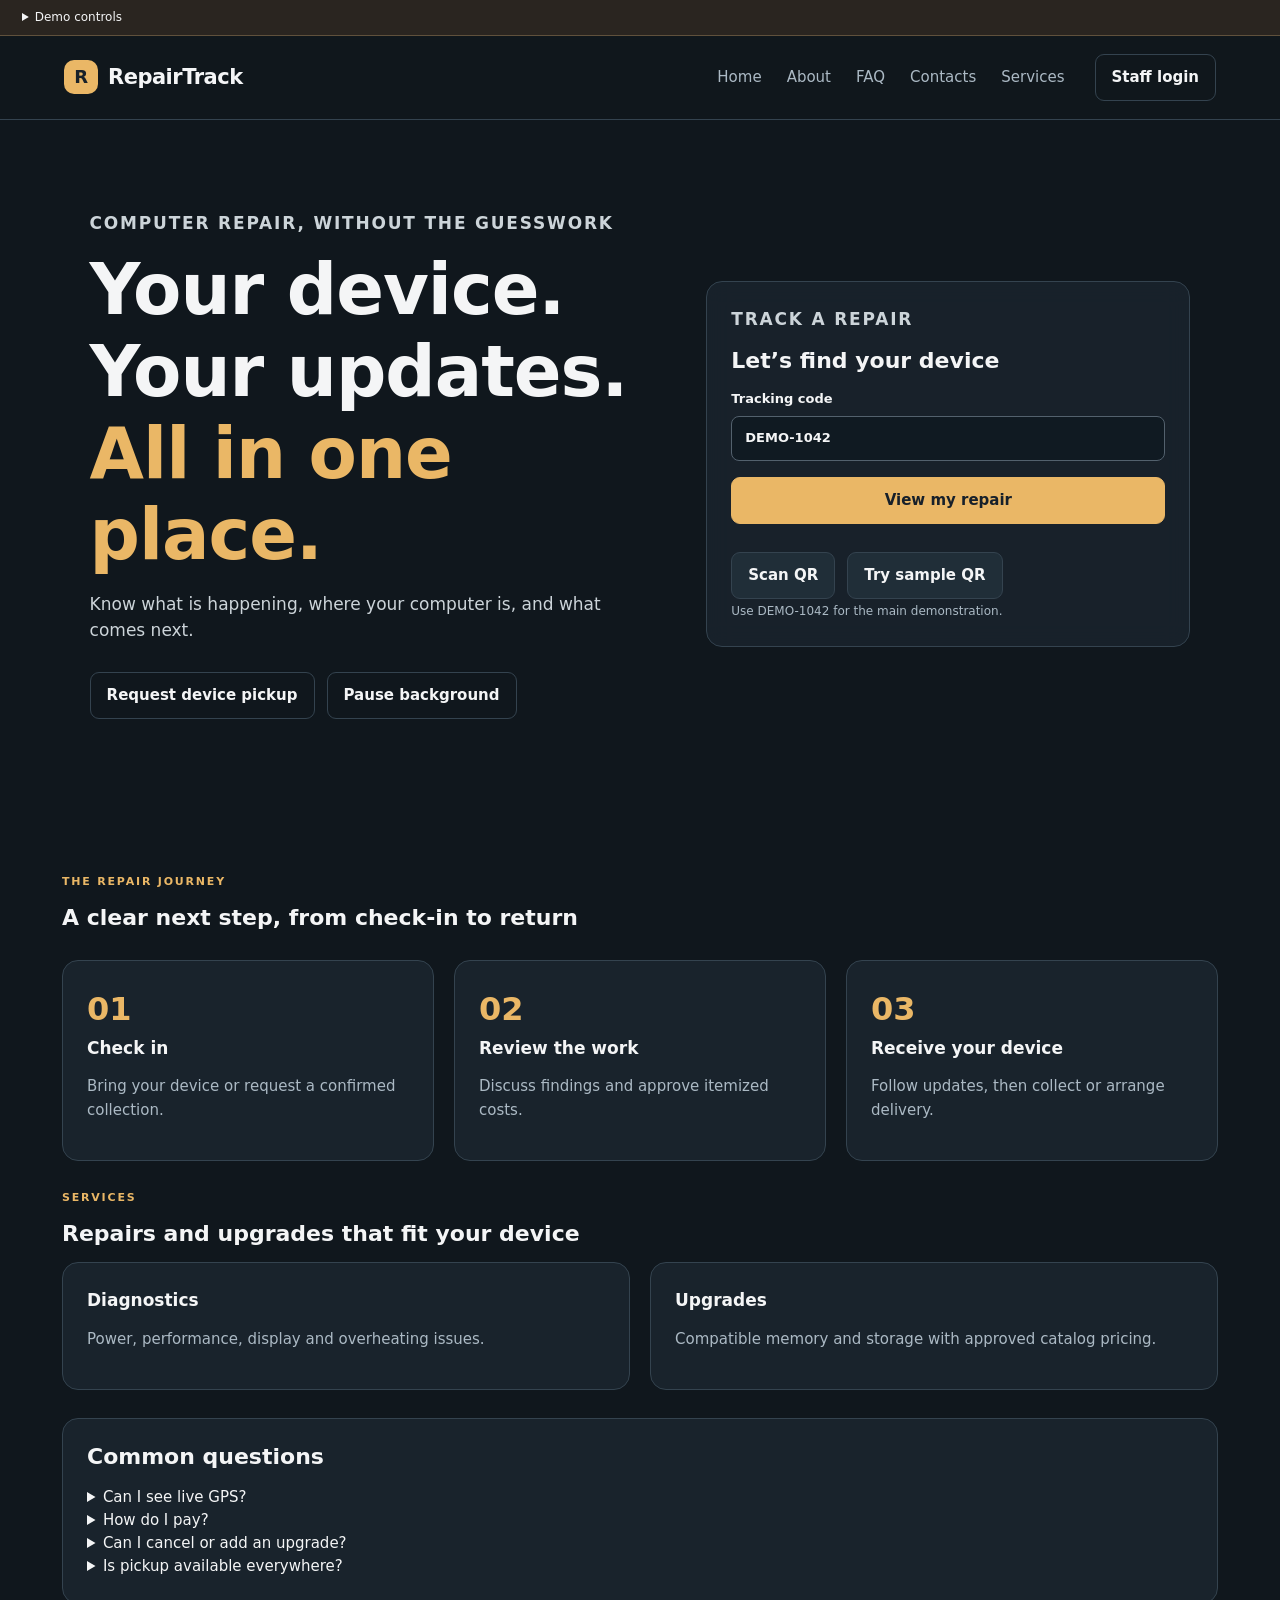
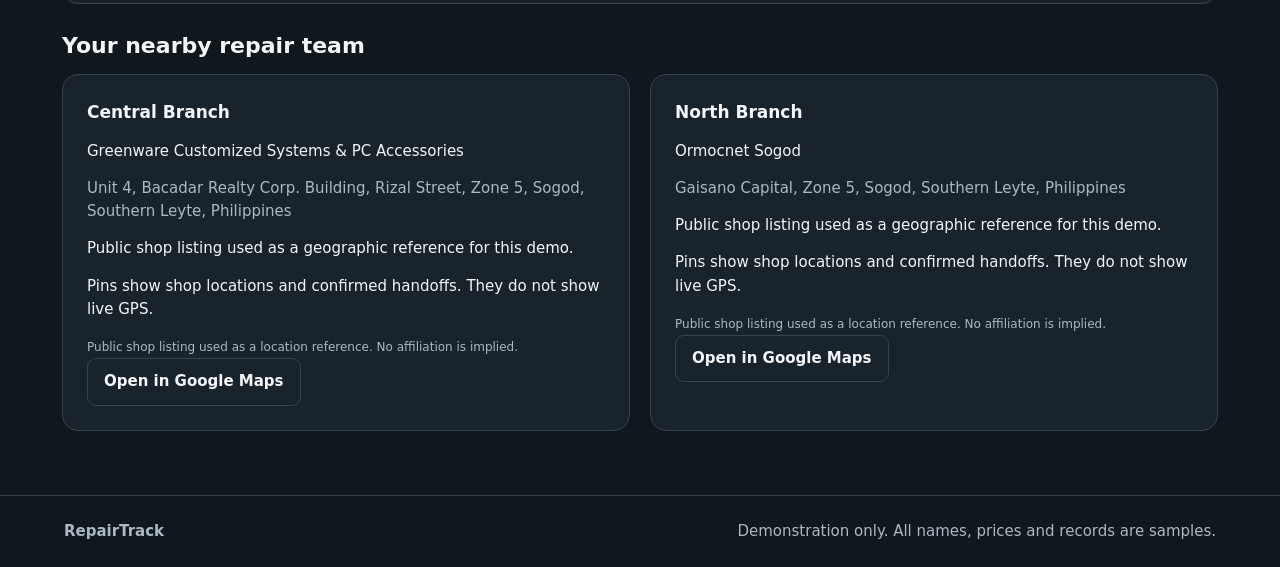
==== commit 2021ab89: "Add isolated replayable cashier intake practice and refresh demo instructions" ====
--- a/demo-prototype/index.html
+++ b/demo-prototype/index.html
@@ -14,13 +14,13 @@
     <a class="skip" href="#content">Skip to content</a>
     <div id="demo-bar"></div>
     <div id="app"></div>
-    <dialog id="modal"><div id="modal-content"></div></dialog>
+    <dialog id="modal" aria-labelledby="dialog-title"><div id="modal-content"></div></dialog>
     <div id="toast" role="status" hidden></div>
     <script src="vendor/qrcode.js"></script>
     <script src="data.js"></script>
-    <script src="maps-config.js"></script>
     <script src="branch-maps.js"></script>
     <script src="ticket-alerts.js"></script>
+    <script src="practice.js"></script>
     <script src="app.js"></script>
   </body>
 </html>
--- a/demo-prototype/styles.css
+++ b/demo-prototype/styles.css
@@ -284,51 +284,6 @@
   padding: 24px;
   min-width: 0;
 }
-.map-card {
-  display: grid;
-  gap: 12px;
-}
-.map-canvas {
-  width: 100%;
-  min-height: 320px;
-  border: 1px solid var(--line);
-  border-radius: 12px;
-  overflow: hidden;
-  background: #dce7e6;
-}
-.map-canvas.map-fallback {
-  display: grid;
-  place-items: center;
-  padding: 28px;
-  color: var(--muted);
-  text-align: center;
-}
-.map-status {
-  padding: 12px 14px;
-  border-left: 3px solid var(--accent);
-  background: #2a2520;
-  color: #f5dfbd;
-}
-.repairtrack-map-pin {
-  padding: 6px 10px;
-  border: 2px solid #fff;
-  border-radius: 20px;
-  background: #344b5a;
-  color: #fff;
-  font-size: 11px;
-  font-weight: 700;
-  box-shadow: 0 2px 8px #0007;
-  white-space: nowrap;
-}
-.repairtrack-map-pin.is-current {
-  background: #147c72;
-}
-.repairtrack-map-pin.is-destination {
-  background: #a76022;
-}
-.map-overview .map-canvas {
-  min-height: 420px;
-}
 .metric {
   font-size: 34px;
   font-weight: 750;
@@ -1033,3 +988,33 @@
     color: #555;
   }
 }
+
+@media (max-width: 760px) {
+  .mobile-nav nav {
+    display: grid;
+    grid-template-columns: repeat(auto-fit, minmax(136px, 1fr));
+    gap: 4px;
+  }
+  .mobile-nav nav a {
+    display: flex;
+    align-items: center;
+    min-height: 44px;
+    padding: 4px 8px;
+  }
+  .mobile-nav [aria-current="page"] {
+    font-weight: 700;
+    text-decoration: underline;
+  }
+}
+
+.mobile-nav summary {
+  min-height: 44px;
+  padding-block: 10px;
+  cursor: pointer;
+}
+.admin-more summary {
+  color: var(--muted);
+  padding: 12px 14px;
+  min-height: 44px;
+  cursor: pointer;
+}
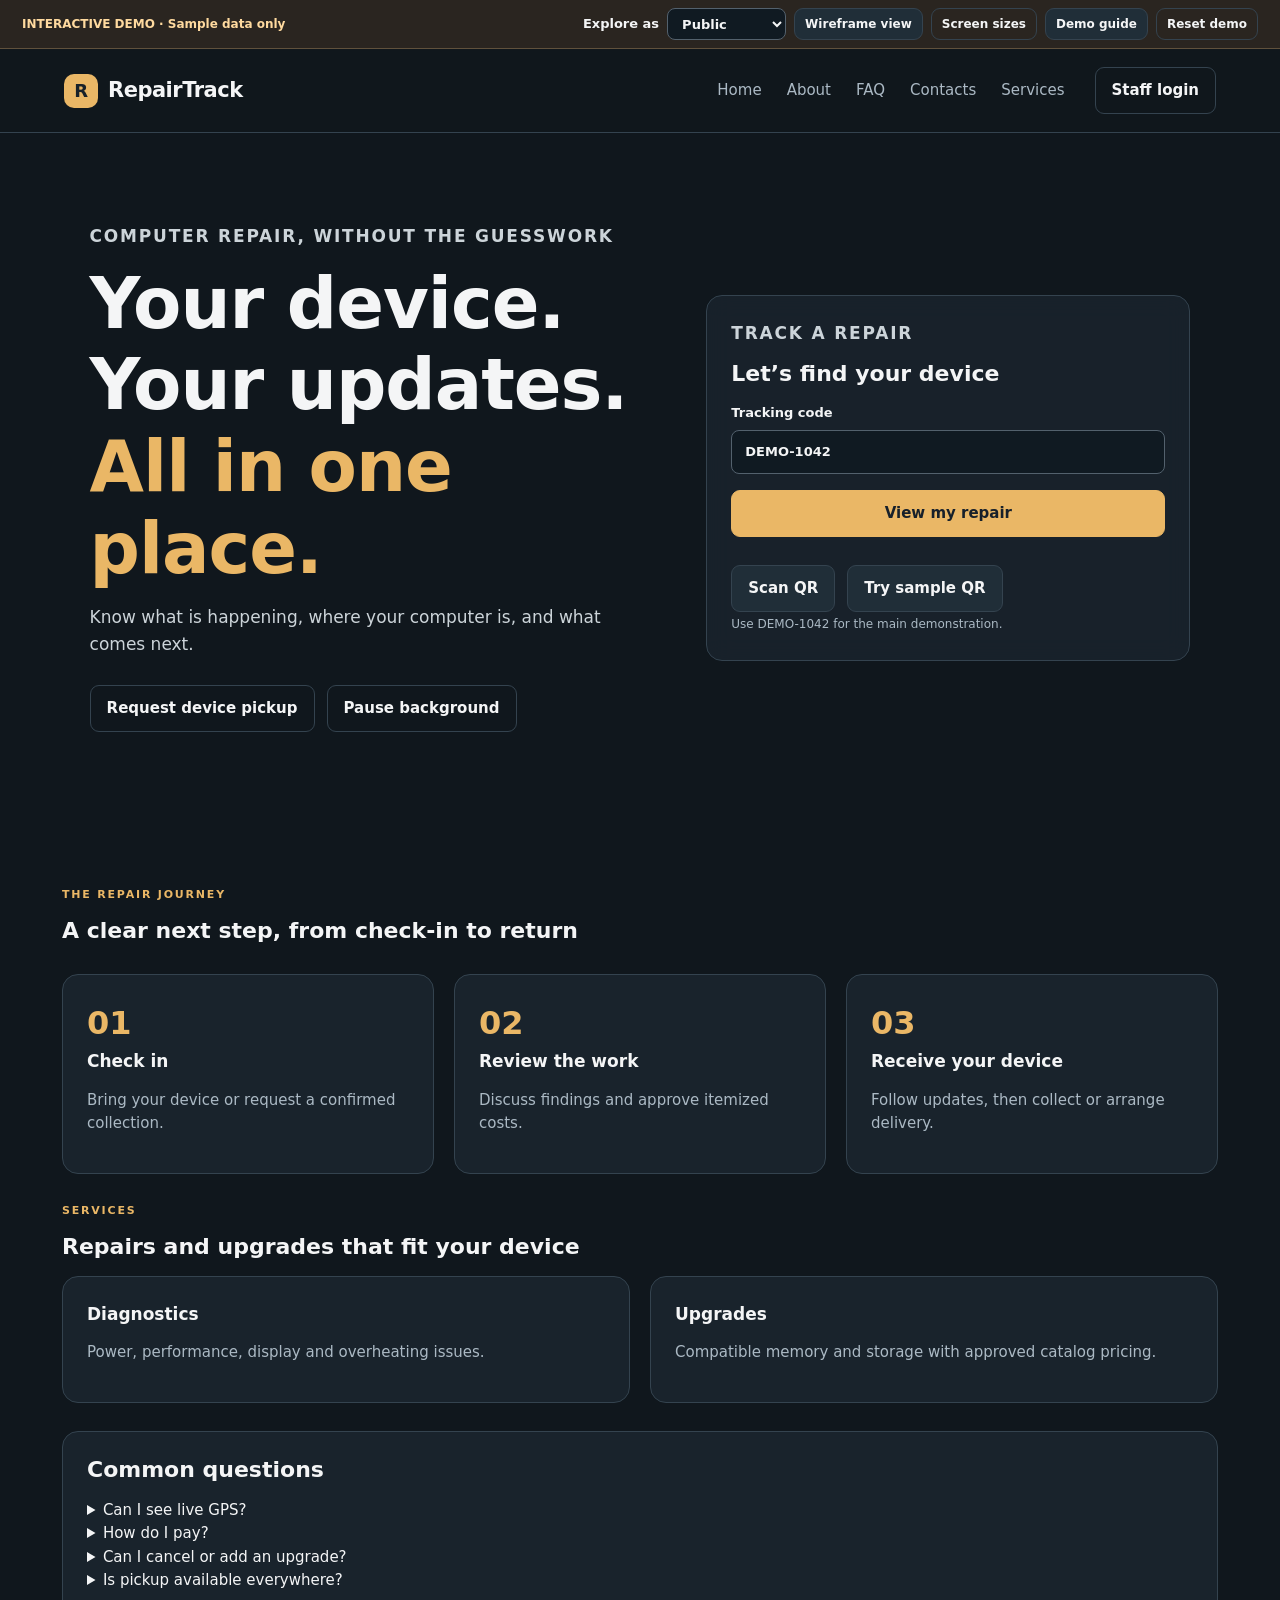
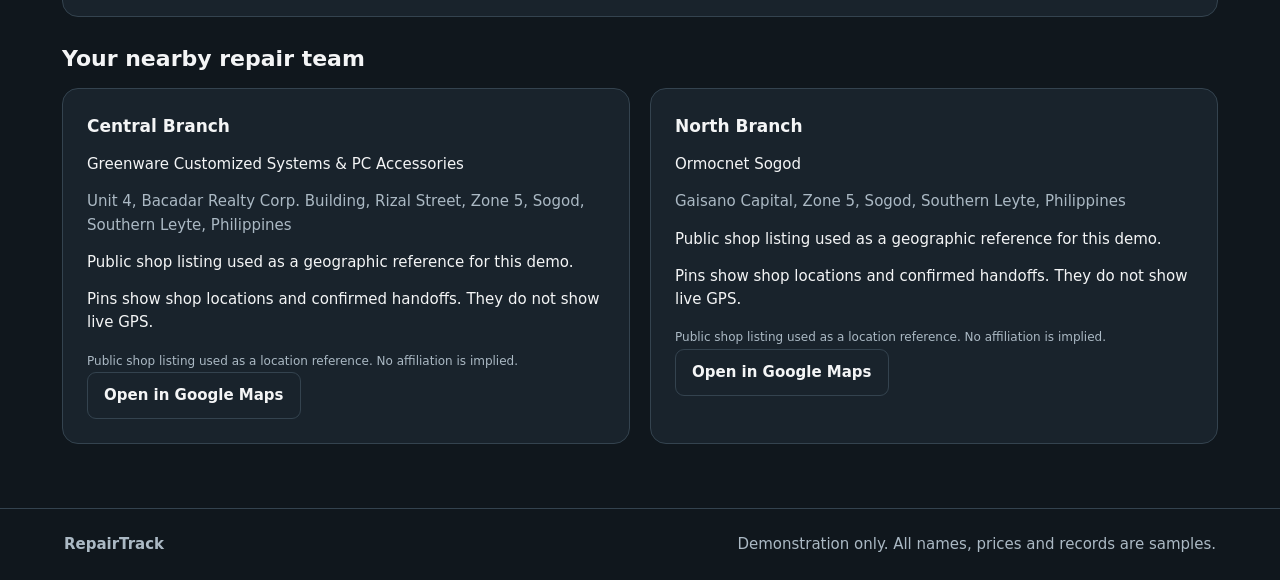
==== commit f57bdabe: "Merge pull request #14 from J0H-K3R-M4N-M44/Demo-Usability Make demo navigation and search reliable " ====
--- a/demo-prototype/index.html
+++ b/demo-prototype/index.html
@@ -20,7 +20,6 @@
     <script src="data.js"></script>
     <script src="branch-maps.js"></script>
     <script src="ticket-alerts.js"></script>
-    <script src="practice.js"></script>
     <script src="app.js"></script>
   </body>
 </html>
--- a/demo-prototype/styles.css
+++ b/demo-prototype/styles.css
@@ -1006,15 +1006,3 @@
     text-decoration: underline;
   }
 }
-
-.mobile-nav summary {
-  min-height: 44px;
-  padding-block: 10px;
-  cursor: pointer;
-}
-.admin-more summary {
-  color: var(--muted);
-  padding: 12px 14px;
-  min-height: 44px;
-  cursor: pointer;
-}
